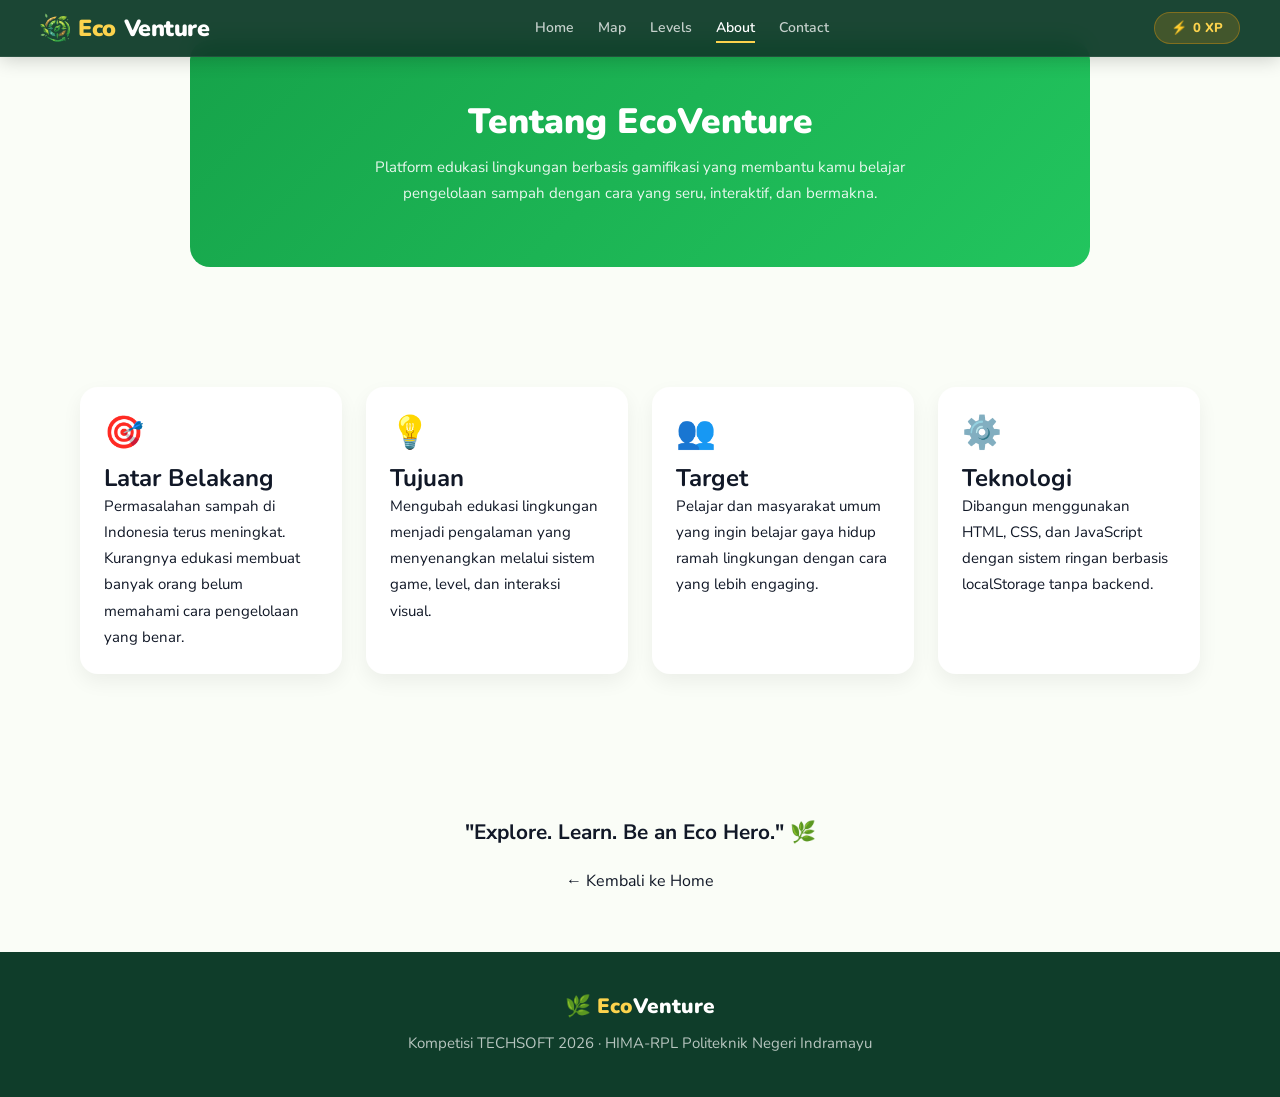
==== about.html @ c4dda7bf "Add files via upload" ====
<!DOCTYPE html>
<html lang="id">
<head>
<meta charset="UTF-8">
<meta name="viewport" content="width=device-width,initial-scale=1.0">
<title>About — EcoVenture</title>
<style>
/* HERO */
.hero-card {
  background: linear-gradient(135deg, #16a34a, #22c55e);
  color: white;
  padding: 60px 20px;
  text-align: center;
  border-radius: 20px;
  margin: 40px auto;
  max-width: 900px;
}

.hero-card h1 {
  font-size: 2.2rem;
  margin-bottom: 12px;
}

.hero-card p {
  opacity: 0.9;
  max-width: 600px;
  margin: auto;
}

/* GRID */
.card-grid {
  display: grid;
  grid-template-columns: repeat(auto-fit, minmax(260px,1fr));
  gap: 24px;
}

/* CARD */
.eco-card {
  background: white;
  border-radius: 18px;
  padding: 24px;
  box-shadow: 0 8px 20px rgba(0,0,0,0.06);
  transition: .3s;
}

.eco-card:hover {
  transform: translateY(-6px);
}

.card-icon {
  font-size: 2rem;
  margin-bottom: 10px;
}

/* TEAM CARD */
.team-card-modern {
  background: white;
  border-radius: 18px;
  padding: 20px;
  text-align: center;
  box-shadow: 0 8px 20px rgba(0,0,0,0.05);
  transition: .3s;
}

.team-card-modern:hover {
  transform: translateY(-6px);
}

.avatar {
  font-size: 2.5rem;
  margin-bottom: 10px;
}

/* CTA */
.cta-card {
  text-align: center;
  margin: 60px 0;
}

.cta-card p {
  font-size: 1.3rem;
  font-weight: 700;
  margin-bottom: 20px;
}

</style>
<link rel="preconnect" href="https://fonts.googleapis.com">
<link href="https://fonts.googleapis.com/css2?family=Poppins:wght@400;500;600;700;800&family=Inter:wght@400;500&display=swap" rel="stylesheet">
<link rel="stylesheet" href="css/main.css">
</head>
<body>
<script src="js/state.js"></script>
<script src="js/nav.js"></script>
<main>

  <!-- HERO -->
  <section class="hero-card">
    <h1>Tentang EcoVenture</h1>
    <p>
      Platform edukasi lingkungan berbasis gamifikasi yang membantu kamu belajar
      pengelolaan sampah dengan cara yang seru, interaktif, dan bermakna.
    </p>
  </section>

  <!-- INFO CARDS -->
  <section class="section">
    <div class="card-grid">

      <div class="eco-card">
        <div class="card-icon">🎯</div>
        <h3>Latar Belakang</h3>
        <p>
          Permasalahan sampah di Indonesia terus meningkat. Kurangnya edukasi
          membuat banyak orang belum memahami cara pengelolaan yang benar.
        </p>
      </div>

      <div class="eco-card">
        <div class="card-icon">💡</div>
        <h3>Tujuan</h3>
        <p>
          Mengubah edukasi lingkungan menjadi pengalaman yang menyenangkan
          melalui sistem game, level, dan interaksi visual.
        </p>
      </div>

      <div class="eco-card">
        <div class="card-icon">👥</div>
        <h3>Target</h3>
        <p>
          Pelajar dan masyarakat umum yang ingin belajar gaya hidup ramah
          lingkungan dengan cara yang lebih engaging.
        </p>
      </div>

      <div class="eco-card">
        <div class="card-icon">⚙️</div>
        <h3>Teknologi</h3>
        <p>
          Dibangun menggunakan HTML, CSS, dan JavaScript dengan sistem ringan
          berbasis localStorage tanpa backend.
        </p>
      </div>

    </div>
  </section>

  <!-- CTA -->
  <section class="cta-card">
    <p>"Explore. Learn. Be an Eco Hero." 🌿</p>
    <a href="index.html" class="btn-primary">← Kembali ke Home</a>
  </section>

</main>
<footer>
  <div class="footer-logo">🌿 <span>Eco</span>Venture</div>
  <p>Kompetisi TECHSOFT 2026 · HIMA-RPL Politeknik Negeri Indramayu</p>
</footer>
<script src="js/state.js"></script>
<script>updateNavXP()</script>
</body>
</html>
---- css/main.css ----
/* =====================================================
   EcoVenture — Main Stylesheet v3
   TECHSOFT 2026 — HIMA-RPL Politeknik Negeri Indramayu
   Design: Natural Gamified — Lush & Energetic
   ===================================================== */

@import url('https://fonts.googleapis.com/css2?family=Nunito:wght@400;500;600;700;800;900&family=Nunito+Sans:wght@400;500;600&display=swap');

/* ── CSS Variables ── */
:root {
  --forest:     #0F3D2A;
  --forest-md:  #1B5E40;
  --green:      #22C55E;
  --green-lt:   #4ADE80;
  --green-dk:   #15803D;
  --green-bg:   #F0FDF4;
  --teal:       #0D9488;
  --sky:        #38BDF8;
  --sky-bg:     #F0F9FF;
  --amber:      #F59E0B;
  --amber-lt:   #FCD34D;
  --coral:      #EF4444;
  --coral-bg:   #FFF1F2;
  --purple:     #8B5CF6;
  --earth:      #92400E;
  --cream:      #FAFDF7;
  --white:      #FFFFFF;
  --dark:       #111827;
  --gray-600:   #4B5563;
  --gray-400:   #9CA3AF;
  --gray-200:   #E5E7EB;
  --gray-100:   #F9FAFB;
  --shadow-sm:  0 1px 3px rgba(0,0,0,.08), 0 1px 2px rgba(0,0,0,.06);
  --shadow-md:  0 4px 16px rgba(0,0,0,.10), 0 2px 6px rgba(0,0,0,.06);
  --shadow-lg:  0 10px 40px rgba(0,0,0,.12), 0 4px 12px rgba(0,0,0,.06);
  --shadow-xl:  0 20px 60px rgba(0,0,0,.15);
  --radius-sm:  8px;
  --radius:     14px;
  --radius-lg:  20px;
  --radius-xl:  28px;
}

.logo-icon {
  width: 30px;
  height: 30px;
}
/* ── Reset ── */
*, *::before, *::after { box-sizing: border-box; margin: 0; padding: 0; }
html { scroll-behavior: smooth; font-size: 16px; }
body {
  font-family: 'Nunito Sans', 'Nunito', sans-serif;
  color: var(--dark);
  background: var(--cream);
  overflow-x: hidden;
  -webkit-font-smoothing: antialiased;
}
a { text-decoration: none; color: inherit; }
img { max-width: 100%; display: block; }
button { cursor: pointer; font-family: 'Nunito', sans-serif; border: none; outline: none; }
ul { list-style: none; }

/* ── Typography ── */
h1, h2, h3, h4, h5 { font-family: 'Nunito', sans-serif; line-height: 1.2; }
h1 { font-size: clamp(2rem, 5vw, 3.5rem); font-weight: 900; }
h2 { font-size: clamp(1.5rem, 3vw, 2.2rem); font-weight: 800; }
h3 { font-size: clamp(1.1rem, 2vw, 1.5rem); font-weight: 700; }
p  { line-height: 1.75; font-size: clamp(14px, 1.5vw, 15px); }

/* ── Navbar ── */
.navbar {
  position: fixed; top: 0; left: 0; right: 0; z-index: 1000;
  display: flex; align-items: center; justify-content: space-between;
  padding: 12px 40px;
  background: rgba(15, 61, 42, 0.95);
  backdrop-filter: blur(12px);
  border-bottom: 1px solid rgba(255,255,255,.08);
  box-shadow: 0 2px 20px rgba(0,0,0,.2);
}
.navbar .logo {
  font-family: 'Nunito', sans-serif; font-weight: 900; font-size: 1.45rem;
  color: #fff; letter-spacing: -.5px;
  display: flex; align-items: center; gap: 8px;
}
.navbar .logo span { color: var(--amber-lt); }
.nav-links { display: flex; gap: 24px; align-items: center; }
.nav-links a {
  color: rgba(255,255,255,.75); font-family: 'Nunito', sans-serif;
  font-size: 14px; font-weight: 600;
  transition: .2s; padding: 4px 0; border-bottom: 2px solid transparent;
}
.nav-links a:hover, .nav-links a.active { color: #fff; border-bottom-color: var(--amber-lt); }
.nav-xp {
  display: flex; align-items: center; gap: 6px;
  background: rgba(245,158,11,.18); border: 1px solid rgba(245,158,11,.35);
  border-radius: 20px; padding: 6px 16px;
  font-family: 'Nunito', sans-serif; font-size: 13px;
  color: var(--amber-lt); font-weight: 800;
}
.hamburger { display: none; flex-direction: column; gap: 5px; cursor: pointer; }
.hamburger span { width: 25px; height: 2px; background: #fff; border-radius: 2px; transition: .3s; }
@media(max-width:768px){
  .navbar { padding: 12px 20px; }
  .nav-links { display: none; position: absolute; top: 100%; left: 0; right: 0;
    flex-direction: column; background: rgba(15,61,42,.98); padding: 20px;
    gap: 16px; border-bottom: 2px solid rgba(255,255,255,.1); }
  .nav-links.open { display: flex; }
  .hamburger { display: flex; }
}

/* ── XP Toast ── */
.xp-toast {
  position: fixed; bottom: 80px; right: 24px; z-index: 9999;
  background: linear-gradient(135deg, var(--forest-md), var(--forest));
  color: #fff; border-radius: var(--radius);
  padding: 10px 20px; font-family: 'Nunito', sans-serif; font-weight: 700; font-size: 15px;
  box-shadow: var(--shadow-lg);
  border: 1px solid rgba(255,255,255,.15);
  transform: translateY(20px) scale(0.9); opacity: 0;
  transition: .35s cubic-bezier(0.175, 0.885, 0.32, 1.275);
  pointer-events: none;
}
.xp-toast.show { transform: translateY(0) scale(1); opacity: 1; }
.xp-toast .xp-val { color: var(--amber-lt); font-size: 1.1em; }

/* ── Notification ── */
.notif {
  position: fixed; top: 80px; left: 50%; transform: translateX(-50%) translateY(-20px);
  background: var(--forest); color: #fff;
  border-radius: var(--radius); padding: 12px 24px;
  font-family: 'Nunito', sans-serif; font-weight: 700; font-size: 14px;
  box-shadow: var(--shadow-lg); border: 1px solid rgba(255,255,255,.15);
  opacity: 0; transition: .35s; z-index: 9999; pointer-events: none;
  white-space: nowrap;
}
.notif.show { opacity: 1; transform: translateX(-50%) translateY(0); }

/* ── Hero Section ── */
.hero {
  position: relative; min-height: 100vh;
  display: flex; flex-direction: column; align-items: center; justify-content: center;
  background: linear-gradient(175deg, #0F3D2A 0%, #15803D 40%, #22C55E 70%, #86EFAC 100%);
  overflow: hidden; padding-top: 70px;
}
.hero-text { position: relative; z-index: 10; text-align: center; padding: 0 20px; }
.hero-badge {
  display: inline-block; background: rgba(255,255,255,.15);
  border: 1px solid rgba(255,255,255,.3); border-radius: 20px;
  padding: 6px 18px; font-family: 'Nunito', sans-serif;
  font-size: 12px; font-weight: 700; color: #fff; letter-spacing: 1.5px;
  text-transform: uppercase; margin-bottom: 20px; backdrop-filter: blur(4px);
}
.hero-title {
  font-size: clamp(3rem, 8vw, 5.5rem); font-weight: 900; color: #fff;
  text-shadow: 0 4px 30px rgba(0,0,0,.25); margin-bottom: 8px;
}
.hero-title .eco { color: var(--amber-lt); }
.hero-tagline {
  font-family: 'Nunito', sans-serif; font-size: clamp(1rem, 2vw, 1.2rem);
  color: rgba(255,255,255,.88); font-weight: 600; margin-bottom: 8px;
}
.hero-typewriter {
  font-family: 'Nunito', sans-serif; font-size: clamp(.9rem, 1.5vw, 1rem);
  color: rgba(255,255,255,.7); min-height: 28px; margin-bottom: 36px;
}
.hero-cta {
  display: inline-flex; align-items: center; gap: 10px;
  background: var(--amber-lt); color: var(--forest);
  border-radius: 50px; padding: 15px 40px;
  font-size: 1rem; font-weight: 800; font-family: 'Nunito', sans-serif;
  box-shadow: 0 8px 32px rgba(245,159,11,.5);
  transition: .25s transform, .25s box-shadow;
}
.hero-cta:hover { transform: translateY(-3px); box-shadow: 0 14px 40px rgba(245,159,11,.55); }
.hero-cta .arrow { font-size: 1.2rem; transition: .25s; }
.hero-cta:hover .arrow { transform: translateX(4px); }
.scroll-hint {
  position: absolute; bottom: 28px; left: 50%; transform: translateX(-50%);
  z-index: 10; color: rgba(255,255,255,.6); font-size: 12px; font-family: 'Nunito', sans-serif;
  animation: bounce 2s infinite;
}
@keyframes bounce {
  0%,100% { transform: translateX(-50%) translateY(0); }
  50% { transform: translateX(-50%) translateY(-8px); }
}

/* ── Section shared ── */
.section { padding: 80px 40px; max-width: 1200px; margin: 0 auto; }
.section-bg-white { background: #fff; max-width: none; padding: 80px 40px; }
.section-bg-light { background: var(--green-bg); max-width: none; padding: 80px 40px; }
.section-title {
  font-family: 'Nunito', sans-serif; font-weight: 900;
  color: var(--forest); text-align: center; margin-bottom: 10px;
}
.section-sub { text-align: center; color: var(--gray-600); margin-bottom: 50px; font-size: 1rem; }

/* ── Map Section ── */
#map-section {
  padding: 60px 0;
  background: linear-gradient(180deg, #7DD3FC 0%, #BAE6FD 30%, #BBF7D0 70%, #86EFAC 100%);
}
#map-section .section-title, #map-section .section-sub { color: #0F3D2A; }
.map-container {
  position: relative; width: 100%; max-width: 1100px;
  height: 520px; margin: 0 auto;
  border-radius: 24px; overflow: hidden;
  box-shadow: var(--shadow-xl);
  cursor: grab; user-select: none;
}
.map-container:active { cursor: grabbing; }
.map-scene {
  position: absolute; width: 100%; height: 100%;
  transform-origin: center center;
  transition: transform .1s ease;
}
.map-hint {
  position: absolute; bottom: 16px; right: 16px; z-index: 50;
  background: rgba(15,61,42,.7); color: #fff;
  border-radius: 8px; padding: 6px 12px; font-size: 11px;
  font-family: 'Nunito', sans-serif; pointer-events: none;
}
.level-node {
  position: absolute; transform: translate(-50%,-50%);
  display: flex; flex-direction: column; align-items: center; gap: 4px; z-index: 20;
}
.node-btn {
  width: 52px; height: 52px; border-radius: 50%;
  display: flex; align-items: center; justify-content: center;
  font-family: 'Nunito', sans-serif; font-weight: 900; font-size: 16px;
  border: 3px solid rgba(255,255,255,.85);
  transition: .2s transform, .2s box-shadow;
}
.node-btn:hover:not([disabled]) { transform: scale(1.18); }
.node-locked .node-btn { background: #9CA3AF; color: rgba(255,255,255,.5); cursor: not-allowed; filter: grayscale(.7); }
.node-active .node-btn {
  background: linear-gradient(135deg, var(--amber-lt), #F59E0B);
  color: var(--forest); animation: pulse-node 2s infinite;
  box-shadow: 0 0 0 0 rgba(252,211,77,.7);
}
@keyframes pulse-node {
  0% { box-shadow: 0 0 0 0 rgba(252,211,77,.7); }
  70% { box-shadow: 0 0 0 18px rgba(252,211,77,0); }
  100% { box-shadow: 0 0 0 0 rgba(252,211,77,0); }
}
.node-done .node-btn {
  background: linear-gradient(135deg, var(--green), var(--green-dk)); color: #fff;
}
.node-label {
  font-family: 'Nunito', sans-serif; font-size: 10px; font-weight: 800;
  color: #fff; text-align: center;
  background: rgba(15,61,42,.65); border-radius: 6px; padding: 2px 8px;
  white-space: nowrap; max-width: 90px;
}
.node-done .node-label { background: rgba(21,128,61,.8); }
.node-locked .node-label { opacity: .6; }

/* ── Level Cards Grid ── */
.levels-grid {
  display: grid; grid-template-columns: repeat(auto-fit, minmax(260px, 1fr));
  gap: 20px; padding: 0 20px; max-width: 1100px; margin: 0 auto;
}
.level-card {
  background: #fff; border-radius: var(--radius-lg); overflow: hidden;
  box-shadow: var(--shadow-md);
  transition: .3s transform, .3s box-shadow;
  border: 2px solid transparent;
}
.level-card:hover { transform: translateY(-4px); box-shadow: var(--shadow-lg); }
.level-card.done { border-color: var(--green); }
.level-card.locked { opacity: .65; }
.card-header {
  padding: 22px 20px 12px;
  display: flex; align-items: center; gap: 14px;
}
.card-num {
  width: 46px; height: 46px; border-radius: 14px;
  display: flex; align-items: center; justify-content: center;
  font-size: 1.4rem; background: var(--green-bg);
  flex-shrink: 0;
}
.card-num.done { background: var(--green-dk); font-size: 1.1rem; color: #fff; font-weight: 900; }
.card-title { font-family: 'Nunito', sans-serif; font-weight: 800; font-size: 1rem; color: var(--forest); }
.card-desc { padding: 0 20px 14px; font-size: .85rem; color: var(--gray-600); line-height: 1.6; }
.progress-wrap { padding: 0 20px 12px; }
.progress-bar { height: 8px; background: var(--gray-200); border-radius: 99px; overflow: hidden; }
.progress-fill { height: 100%; background: linear-gradient(90deg, var(--green), var(--green-lt)); border-radius: 99px; transition: width .6s ease; }
.progress-label { font-size: 11px; color: var(--green-dk); font-weight: 700; margin-top: 4px; }
.card-xp {
  display: inline-block; margin: 0 20px 12px;
  background: var(--amber-lt); color: var(--forest);
  border-radius: 20px; padding: 2px 12px; font-size: 12px; font-weight: 800;
  font-family: 'Nunito', sans-serif;
}
.card-cta {
  display: block; margin: 0 20px 20px;
  background: linear-gradient(135deg, var(--green), var(--green-dk));
  color: #fff; border-radius: var(--radius-sm); padding: 10px 0;
  text-align: center; font-family: 'Nunito', sans-serif; font-weight: 700; font-size: .9rem;
  transition: .2s;
}
.card-cta:hover { opacity: .9; transform: translateY(-1px); }
.card-cta.locked { background: var(--gray-200); color: var(--gray-400); cursor: not-allowed; pointer-events: none; }

/* ── Spin animation ── */
@keyframes spin { to { transform: rotate(360deg); } }

/* ── Footer ── */
footer {
  background: var(--forest); color: rgba(255,255,255,.7);
  text-align: center; padding: 40px 20px;
  font-size: 14px; font-family: 'Nunito', sans-serif;
}
.footer-logo {
  font-weight: 900; font-size: 1.3rem; color: #fff; margin-bottom: 10px;
}
.footer-logo span { color: var(--amber-lt); }

/* ── Scroll reveal ── */
.reveal { opacity: 0; transform: translateY(24px); transition: .6s ease; }
.reveal.visible { opacity: 1; transform: none; }
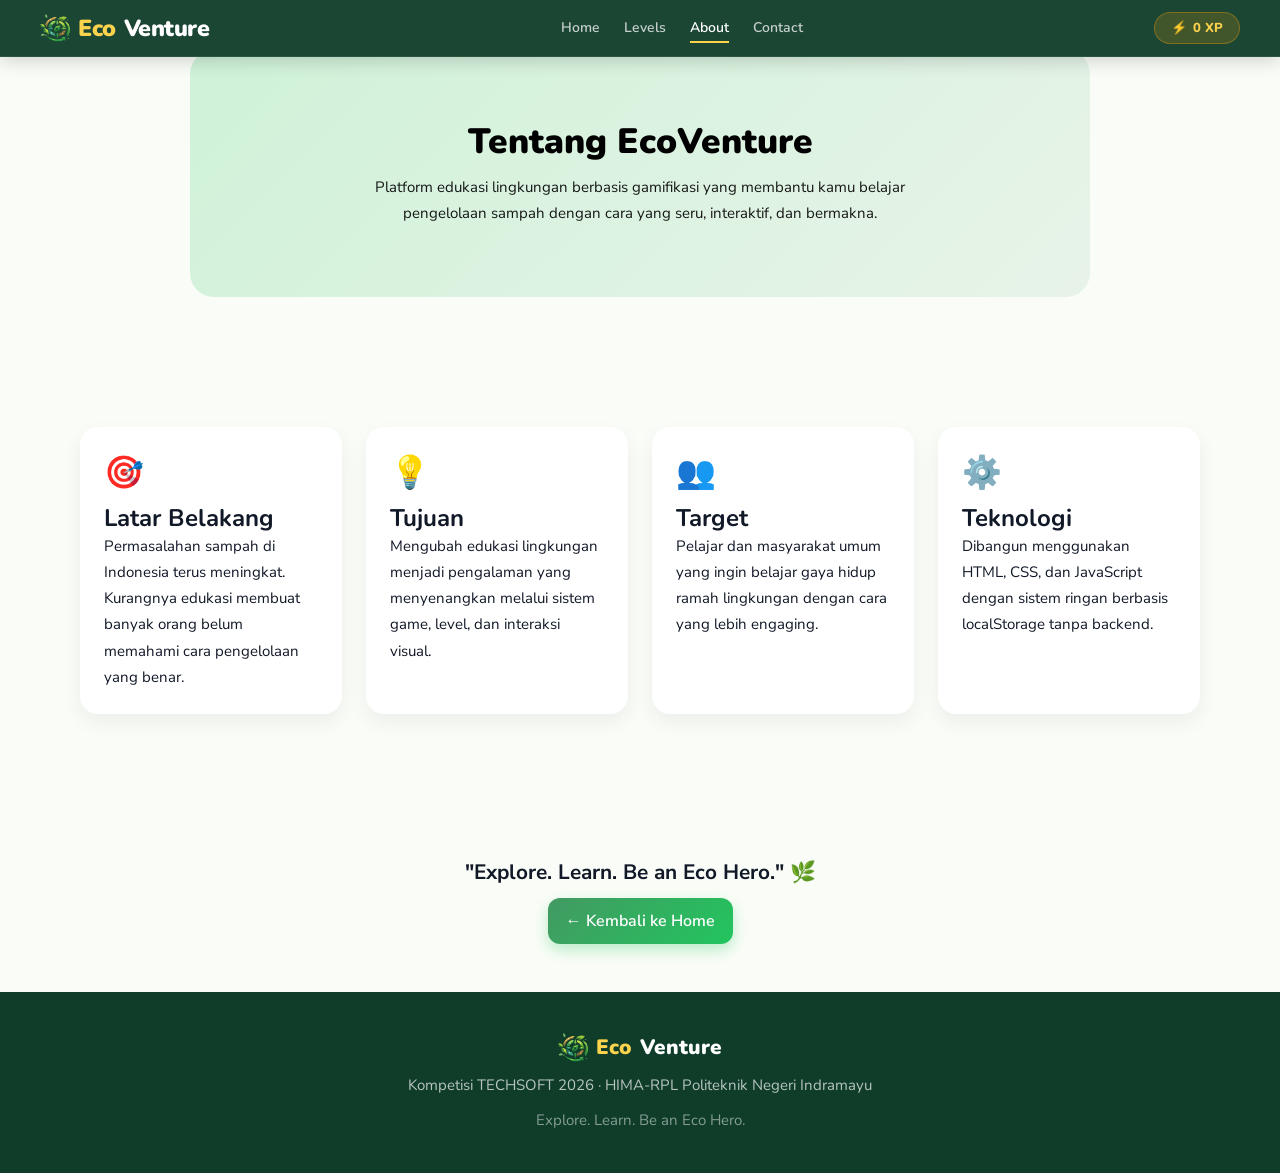
==== commit 8d968545: "Refactor styles and update footer structure" ====
--- a/about.html
+++ b/about.html
@@ -6,14 +6,43 @@
 <title>About — EcoVenture</title>
 <style>
 /* HERO */
+
+.btn-primary {
+  background: linear-gradient(135deg,  rgba(21,128,61,.8), #22c55e); /* hijau eco */
+  color: white;
+  border: none;
+  padding: 12px 18px;
+  border-radius: 12px;
+  font-weight: 600;
+  cursor: pointer;
+  transition: all 0.25s ease;
+  box-shadow: 0 6px 15px rgba(34, 197, 94, 0.3);
+}
+
+/* hover effect */
+.btn-primary:hover {
+  transform: translateY(-2px);
+  box-shadow: 0 10px 22px rgba(34, 197, 94, 0.45);
+  background: linear-gradient(135deg, #20934a, #16a34a);
+}
+
+/* klik effect */
+.btn-primary:active {
+  transform: scale(0.97);
+  box-shadow: 0 4px 10px rgba(34, 197, 94, 0.3);
+}
+
+
 .hero-card {
-  background: linear-gradient(135deg, #16a34a, #22c55e);
-  color: white;
-  padding: 60px 20px;
+  background: linear-gradient(135deg, rgba(34,197,94,0.2), rgba(21,128,61,0.08));
+  color: rgb(0, 0, 0);
+  padding: 70px 30px;
   text-align: center;
-  border-radius: 20px;
-  margin: 40px auto;
+  border-radius: 24px;
+  margin: 50px auto;
   max-width: 900px;
+  position: relative;
+  overflow: hidden;
 }
 
 .hero-card h1 {
@@ -81,6 +110,18 @@
   font-size: 1.3rem;
   font-weight: 700;
   margin-bottom: 20px;
+}
+.logo {
+  display: flex;
+  align-items: center;
+  justify-content: center; /* ini bikin ke tengah */
+  gap: 8px;
+}
+
+.logo-icon {
+  width: 32px; /* atur sesuai kebutuhan */
+  height: 32px;
+  object-fit: contain;
 }
 
 </style>
@@ -153,10 +194,15 @@
 
 </main>
 <footer>
-  <div class="footer-logo">🌿 <span>Eco</span>Venture</div>
+  <div class="footer-logo">
+  <a href="index.html" class="logo">
+    <img src="assets/logo.svg" alt="EcoVenture Logo" class="logo-icon">
+    <span>Eco</span>Venture
+    </a></div>
   <p>Kompetisi TECHSOFT 2026 · HIMA-RPL Politeknik Negeri Indramayu</p>
+  <p style="margin-top:8px;opacity:.7">Explore. Learn. Be an Eco Hero.</p>
 </footer>
 <script src="js/state.js"></script>
 <script>updateNavXP()</script>
 </body>
-</html>+</html>
